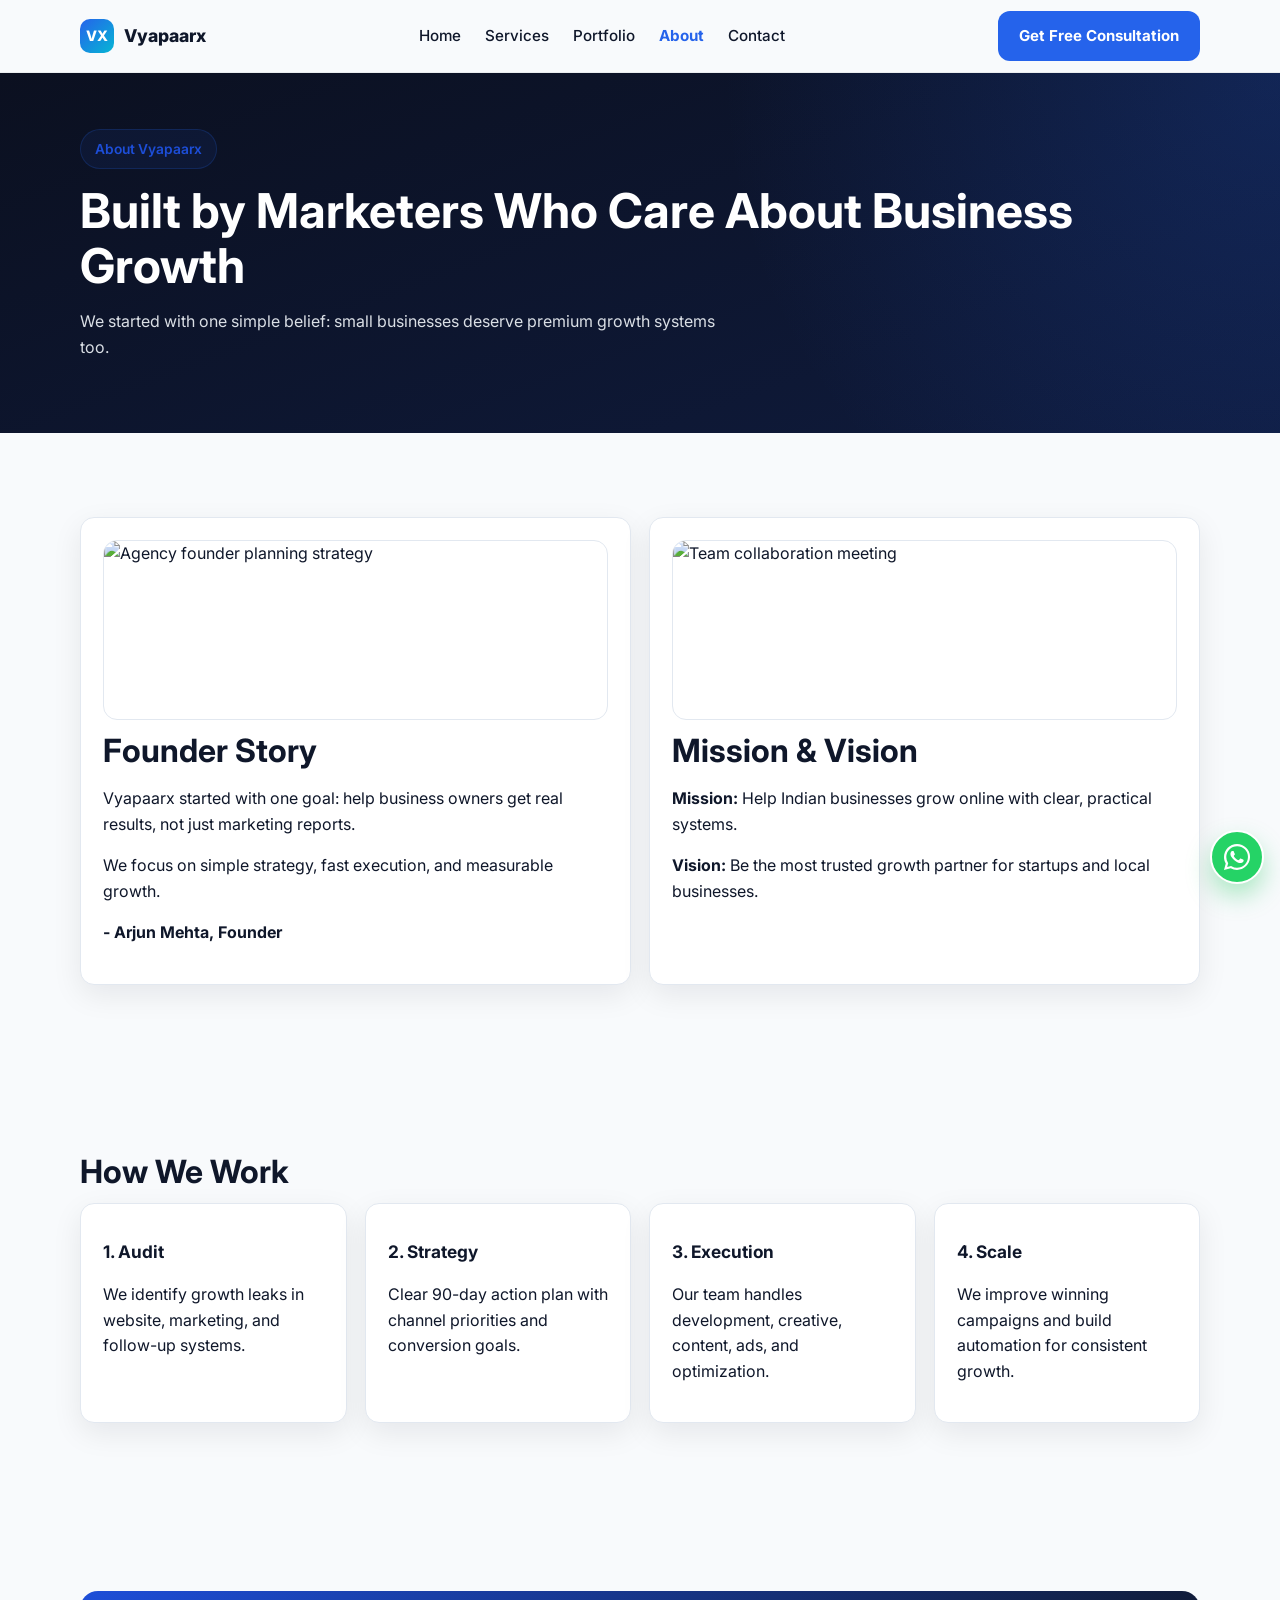
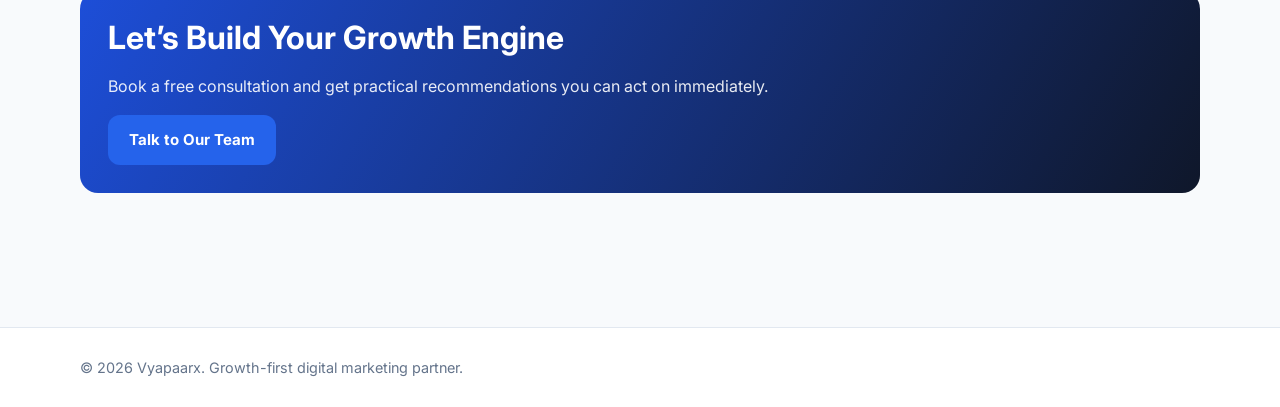
==== about.html @ eac57d22 "Initial Vyapaarx website" ====
<!DOCTYPE html>
<html lang="en">
  <head>
    <meta charset="UTF-8" />
    <meta name="viewport" content="width=device-width, initial-scale=1.0" />
    <title>About Us | Vyapaarx Digital Marketing Agency</title>
    <meta
      name="description"
      content="Learn about Vyapaarx's founder story, mission, and vision to help Indian businesses grow online through websites, marketing, and automation."
    />
    <link rel="preconnect" href="https://fonts.googleapis.com" />
    <link rel="preconnect" href="https://fonts.gstatic.com" crossorigin />
    <link
      href="https://fonts.googleapis.com/css2?family=Inter:wght@400;500;600;700;800&display=swap"
      rel="stylesheet"
    />
    <link rel="stylesheet" href="styles.css" />
  </head>
  <body data-page="about">
    <header class="site-header">
      <div class="container nav">
        <a class="brand" href="index.html" aria-label="Vyapaarx Home">
          <span class="brand-mark">VX</span>
          <span>Vyapaarx</span>
        </a>
        <nav class="nav-links" aria-label="Main Navigation">
          <a href="index.html" data-link="home">Home</a>
          <a href="services.html" data-link="services">Services</a>
          <a href="portfolio.html" data-link="portfolio">Portfolio</a>
          <a href="about.html" data-link="about">About</a>
          <a href="contact.html" data-link="contact">Contact</a>
        </nav>
        <a class="btn btn-primary nav-cta" href="contact.html">Get Free Consultation</a>
        <button class="menu-btn" aria-label="Open menu">☰</button>
      </div>
      <div class="container mobile-menu">
        <a href="index.html" data-link="home">Home</a>
        <a href="services.html" data-link="services">Services</a>
        <a href="portfolio.html" data-link="portfolio">Portfolio</a>
        <a href="about.html" data-link="about">About</a>
        <a href="contact.html" data-link="contact">Contact</a>
      </div>
    </header>

    <main>
      <section class="hero" style="padding:56px 0;">
        <div class="container">
          <span class="badge">About Vyapaarx</span>
          <h1>Built by Marketers Who Care About Business Growth</h1>
          <p>We started with one simple belief: small businesses deserve premium growth systems too.</p>
        </div>
      </section>

      <section class="section">
        <div class="container grid-2">
          <article class="card reveal">
            <img class="card-image" src="https://images.unsplash.com/photo-1552581234-26160f608093?auto=format&fit=crop&w=1000&q=80" alt="Agency founder planning strategy" loading="lazy" />
            <h2 class="section-title">Founder Story</h2>
            <p>
              Vyapaarx started with one goal: help business owners get real results, not just marketing reports.
            </p>
            <p>We focus on simple strategy, fast execution, and measurable growth.</p>
            <p><strong>- Arjun Mehta, Founder</strong></p>
          </article>

          <article class="card reveal">
            <img class="card-image" src="https://images.unsplash.com/photo-1521737604893-d14cc237f11d?auto=format&fit=crop&w=1000&q=80" alt="Team collaboration meeting" loading="lazy" />
            <h2 class="section-title">Mission & Vision</h2>
            <p><strong>Mission:</strong> Help Indian businesses grow online with clear, practical systems.</p>
            <p><strong>Vision:</strong> Be the most trusted growth partner for startups and local businesses.</p>
          </article>
        </div>
      </section>

      <section class="section" style="background:#f8fafc;">
        <div class="container">
          <h2 class="section-title reveal">How We Work</h2>
          <div class="grid-4">
            <article class="card reveal"><h3>1. Audit</h3><p>We identify growth leaks in website, marketing, and follow-up systems.</p></article>
            <article class="card reveal"><h3>2. Strategy</h3><p>Clear 90-day action plan with channel priorities and conversion goals.</p></article>
            <article class="card reveal"><h3>3. Execution</h3><p>Our team handles development, creative, content, ads, and optimization.</p></article>
            <article class="card reveal"><h3>4. Scale</h3><p>We improve winning campaigns and build automation for consistent growth.</p></article>
          </div>
        </div>
      </section>

      <section class="section">
        <div class="container">
          <div class="cta-band reveal">
            <h2 class="section-title" style="margin-top:0; color:#fff;">Let’s Build Your Growth Engine</h2>
            <p>Book a free consultation and get practical recommendations you can act on immediately.</p>
            <a class="btn btn-primary" href="contact.html">Talk to Our Team</a>
          </div>
        </div>
      </section>
    </main>

    <footer class="site-footer">
      <div class="container">© <span id="year"></span> Vyapaarx. Growth-first digital marketing partner.</div>
    </footer>

    <a class="whatsapp-float" href="https://wa.me/919422938680" target="_blank" rel="noopener" aria-label="Chat on WhatsApp">
      <svg viewBox="0 0 16 16" aria-hidden="true" focusable="false">
        <path d="M13.601 2.326A7.854 7.854 0 0 0 8.01 0C3.594 0 0 3.592 0 8.008c0 1.413.37 2.793 1.073 4.01L0 16l4.102-1.076a8.023 8.023 0 0 0 3.908 1.004h.003c4.415 0 8.008-3.593 8.008-8.01a7.95 7.95 0 0 0-2.42-5.592zM8.013 14.58h-.003a6.66 6.66 0 0 1-3.394-.929l-.244-.145-2.435.639.65-2.374-.159-.244a6.65 6.65 0 0 1-1.026-3.52c0-3.674 2.99-6.664 6.666-6.664a6.62 6.62 0 0 1 4.713 1.955 6.61 6.61 0 0 1 1.951 4.712c-.002 3.675-2.993 6.666-6.719 6.666zm3.656-4.983c-.2-.1-1.182-.583-1.366-.649-.183-.067-.316-.1-.45.1-.133.2-.516.649-.632.782-.116.133-.233.15-.433.05-.2-.1-.845-.311-1.61-.991-.594-.53-.995-1.186-1.111-1.386-.117-.2-.012-.308.087-.407.09-.089.2-.233.3-.35.099-.116.133-.2.2-.333.066-.133.033-.25-.017-.35-.05-.1-.45-1.083-.616-1.483-.162-.389-.327-.336-.45-.342l-.383-.007a.734.734 0 0 0-.533.25c-.183.2-.7.683-.7 1.666 0 .983.716 1.933.816 2.066.1.133 1.408 2.15 3.412 3.016.477.206.85.328 1.14.42.48.152.917.131 1.262.08.385-.058 1.182-.483 1.35-.95.166-.466.166-.866.116-.95-.05-.083-.183-.133-.383-.233z"/>
      </svg>
    </a>
    <script src="script.js"></script>
  </body>
</html>
---- styles.css ----
:root {
  --bg: #0b1020;
  --bg-soft: #111831;
  --surface: #ffffff;
  --text: #0f172a;
  --muted: #64748b;
  --primary: #2563eb;
  --primary-2: #1d4ed8;
  --success: #16a34a;
  --border: #e2e8f0;
  --shadow: 0 10px 30px rgba(2, 6, 23, 0.08);
  --radius: 14px;
}

* {
  box-sizing: border-box;
}

html {
  scroll-behavior: smooth;
}

body {
  margin: 0;
  font-family: "Inter", "Poppins", "Segoe UI", Arial, sans-serif;
  color: var(--text);
  background: #f8fafc;
  line-height: 1.6;
}

img {
  max-width: 100%;
  display: block;
}

.hero-image,
.section-image,
.card-image {
  width: 100%;
  border-radius: 14px;
  object-fit: cover;
}

.hero-image {
  min-height: 320px;
  max-height: 430px;
  border: 1px solid rgba(255, 255, 255, 0.16);
}

.section-image {
  min-height: 260px;
  max-height: 360px;
  border: 1px solid var(--border);
}

.card-image {
  height: 180px;
  margin-bottom: 12px;
  border: 1px solid var(--border);
}

a {
  color: inherit;
  text-decoration: none;
}

.container {
  width: min(1120px, 92%);
  margin-inline: auto;
}

.section {
  padding: 64px 0;
}

.section-title {
  font-size: clamp(1.5rem, 2.5vw, 2.2rem);
  line-height: 1.2;
  margin: 0 0 12px;
}

.section-subtitle {
  color: var(--muted);
  margin: 0 0 28px;
  max-width: 680px;
}

.badge {
  display: inline-flex;
  align-items: center;
  gap: 8px;
  border: 1px solid rgba(37, 99, 235, 0.2);
  background: rgba(37, 99, 235, 0.08);
  color: var(--primary-2);
  padding: 8px 14px;
  border-radius: 999px;
  font-size: 0.86rem;
  font-weight: 600;
}

.site-header {
  position: sticky;
  top: 0;
  z-index: 1000;
  backdrop-filter: blur(10px);
  background: rgba(248, 250, 252, 0.92);
  border-bottom: 1px solid rgba(15, 23, 42, 0.06);
}

.nav {
  display: flex;
  align-items: center;
  justify-content: space-between;
  min-height: 72px;
}

.brand {
  display: inline-flex;
  align-items: center;
  gap: 10px;
  font-weight: 800;
  font-size: 1.1rem;
}

.brand-mark {
  width: 34px;
  height: 34px;
  border-radius: 10px;
  background: linear-gradient(135deg, var(--primary), #06b6d4);
  display: grid;
  place-items: center;
  color: #fff;
  font-size: 0.9rem;
  font-weight: 800;
}

.nav-links {
  display: none;
  gap: 24px;
  align-items: center;
}

.nav-links a {
  color: #0f172a;
  font-weight: 500;
  font-size: 0.95rem;
}

.nav-links a.active {
  color: var(--primary);
  font-weight: 700;
}

.nav-cta {
  display: none;
}

.menu-btn {
  border: 1px solid var(--border);
  background: #fff;
  border-radius: 10px;
  width: 42px;
  height: 42px;
  display: grid;
  place-items: center;
  cursor: pointer;
}

.mobile-menu {
  display: none;
  padding: 10px 0 16px;
}

.mobile-menu.open {
  display: grid;
  gap: 8px;
}

.mobile-menu a {
  padding: 12px 8px;
  border-bottom: 1px solid #e2e8f0;
  font-weight: 500;
}

.btn {
  display: inline-flex;
  align-items: center;
  justify-content: center;
  gap: 8px;
  padding: 12px 20px;
  border-radius: 12px;
  border: 1px solid transparent;
  font-weight: 700;
  font-size: 0.94rem;
  cursor: pointer;
  transition: all 0.25s ease;
}

.btn-primary {
  background: var(--primary);
  color: #fff;
}

.btn-primary:hover {
  background: var(--primary-2);
  transform: translateY(-1px);
}

.btn-outline {
  border-color: #cbd5e1;
  color: #0f172a;
  background: #fff;
}

.btn-outline:hover {
  border-color: var(--primary);
  color: var(--primary);
}

.hero {
  position: relative;
  overflow: hidden;
  background: radial-gradient(circle at top right, rgba(37, 99, 235, 0.2), transparent 42%),
    linear-gradient(160deg, #0b1020, #0f1b3d);
  color: #fff;
  padding: 70px 0 56px;
}

.hero-grid {
  display: grid;
  gap: 28px;
}

.hero h1 {
  margin: 14px 0 10px;
  font-size: clamp(1.9rem, 4vw, 3rem);
  line-height: 1.15;
}

.hero p {
  color: rgba(241, 245, 249, 0.9);
  max-width: 650px;
}

.hero-actions {
  display: flex;
  flex-wrap: wrap;
  gap: 12px;
  margin-top: 20px;
}

.hero-card {
  background: rgba(255, 255, 255, 0.06);
  border: 1px solid rgba(255, 255, 255, 0.12);
  border-radius: var(--radius);
  padding: 20px;
}

.stats {
  display: grid;
  grid-template-columns: repeat(2, minmax(0, 1fr));
  gap: 12px;
  margin-top: 18px;
}

.stat {
  background: rgba(255, 255, 255, 0.08);
  border: 1px solid rgba(255, 255, 255, 0.16);
  border-radius: 12px;
  padding: 14px;
}

.stat strong {
  font-size: 1.35rem;
  display: block;
}

.grid-3,
.grid-2,
.grid-4 {
  display: grid;
  gap: 18px;
}

.card {
  background: var(--surface);
  border: 1px solid var(--border);
  border-radius: var(--radius);
  padding: 22px;
  box-shadow: var(--shadow);
}

.card h3 {
  margin: 12px 0 8px;
  font-size: 1.08rem;
}

.mini {
  color: var(--muted);
  font-size: 0.92rem;
}

.icon {
  width: 44px;
  height: 44px;
  border-radius: 12px;
  display: grid;
  place-items: center;
  background: rgba(37, 99, 235, 0.1);
  color: var(--primary);
}

.list {
  list-style: none;
  padding: 0;
  margin: 0;
  display: grid;
  gap: 12px;
}

.list li {
  background: #fff;
  border: 1px solid var(--border);
  border-radius: 12px;
  padding: 14px 14px 14px 40px;
  position: relative;
}

.list li::before {
  content: "✓";
  position: absolute;
  left: 14px;
  color: var(--success);
  font-weight: 700;
}

.case-card .tag {
  display: inline-block;
  font-size: 0.75rem;
  font-weight: 700;
  color: var(--primary-2);
  background: rgba(37, 99, 235, 0.1);
  border-radius: 999px;
  padding: 6px 10px;
  margin-bottom: 10px;
}

.kpi {
  display: flex;
  gap: 10px;
  flex-wrap: wrap;
  margin-top: 12px;
}

.kpi span {
  background: #eff6ff;
  color: #1e40af;
  border: 1px solid #bfdbfe;
  border-radius: 999px;
  font-size: 0.8rem;
  font-weight: 700;
  padding: 6px 10px;
}

.testimonial {
  position: relative;
}

.testimonial p {
  margin: 0;
}

.testimonial footer {
  margin-top: 14px;
  color: var(--muted);
  font-size: 0.9rem;
}

.cta-band {
  background: linear-gradient(120deg, #1d4ed8, #0f172a);
  color: #fff;
  border-radius: 18px;
  padding: 28px;
}

.cta-band p {
  color: rgba(255, 255, 255, 0.9);
}

.faq-item {
  border: 1px solid var(--border);
  border-radius: 12px;
  background: #fff;
  overflow: hidden;
}

.faq-q {
  width: 100%;
  text-align: left;
  background: #fff;
  border: 0;
  padding: 16px;
  font-size: 0.95rem;
  font-weight: 700;
  cursor: pointer;
}

.faq-a {
  padding: 0 16px 16px;
  color: var(--muted);
  display: none;
}

.faq-item.open .faq-a {
  display: block;
}

.blog-card small {
  color: var(--muted);
}

form {
  display: grid;
  gap: 12px;
}

input,
select,
textarea {
  width: 100%;
  border: 1px solid #cbd5e1;
  background: #fff;
  border-radius: 10px;
  padding: 12px;
  font: inherit;
}

textarea {
  min-height: 130px;
  resize: vertical;
}

.contact-grid {
  display: grid;
  gap: 18px;
}

.info-box {
  padding: 18px;
  border: 1px solid var(--border);
  border-radius: 12px;
  background: #fff;
}

footer.site-footer {
  margin-top: 50px;
  padding: 28px 0;
  border-top: 1px solid #e2e8f0;
  background: #fff;
  color: var(--muted);
  font-size: 0.9rem;
}

.footer-grid {
  display: grid;
  gap: 12px;
}

.whatsapp-float {
  position: fixed;
  right: 16px;
  bottom: 16px;
  width: 54px;
  height: 54px;
  border-radius: 50%;
  display: grid;
  place-items: center;
  background: #25d366;
  color: #fff;
  border: 2px solid #fff;
  box-shadow: 0 12px 25px rgba(34, 197, 94, 0.35);
  z-index: 1001;
}

.whatsapp-float svg {
  width: 26px;
  height: 26px;
  fill: currentColor;
}

.whatsapp-float:hover {
  transform: translateY(-2px);
  background: #20bd5a;
}

@media (max-width: 759px) {
  .section {
    padding: 44px 0;
  }

  .container {
    width: min(1120px, 94%);
  }

  .nav {
    min-height: 64px;
  }

  .hero {
    padding: 48px 0 40px;
  }

  .hero h1 {
    font-size: clamp(1.7rem, 7vw, 2.2rem);
  }

  .hero p {
    font-size: 0.95rem;
  }

  .hero-actions {
    gap: 10px;
  }

  .hero-actions .btn {
    width: 100%;
  }

  .hero-image {
    min-height: 220px;
    max-height: 290px;
  }

  .section-image {
    min-height: 200px;
    max-height: 260px;
  }

  .card-image {
    height: 160px;
  }

  .stats {
    grid-template-columns: repeat(2, minmax(0, 1fr));
  }

  .stat {
    padding: 12px;
  }

  .stat strong {
    font-size: 1.15rem;
  }

  .card {
    padding: 18px;
  }

  input,
  select,
  textarea {
    font-size: 16px;
  }

  .whatsapp-float {
    width: 50px;
    height: 50px;
    right: 12px;
    bottom: 12px;
  }
}

@media (max-width: 420px) {
  .brand {
    font-size: 1rem;
  }

  .brand-mark {
    width: 30px;
    height: 30px;
    border-radius: 9px;
  }

  .stats {
    grid-template-columns: 1fr;
  }

  .cta-band {
    padding: 20px;
    border-radius: 14px;
  }
}

.reveal {
  opacity: 0;
  transform: translateY(16px);
  transition: all 0.6s ease;
}

.reveal.show {
  opacity: 1;
  transform: translateY(0);
}

@media (min-width: 760px) {
  .nav-links {
    display: flex;
  }

  .nav-cta {
    display: inline-flex;
  }

  .menu-btn,
  .mobile-menu {
    display: none !important;
  }

  .hero-grid {
    grid-template-columns: 1.25fr 0.9fr;
    align-items: center;
  }

  .grid-2 {
    grid-template-columns: repeat(2, minmax(0, 1fr));
  }

  .grid-3 {
    grid-template-columns: repeat(3, minmax(0, 1fr));
  }

  .grid-4 {
    grid-template-columns: repeat(4, minmax(0, 1fr));
  }

  .contact-grid {
    grid-template-columns: 1.2fr 0.8fr;
  }

  .footer-grid {
    grid-template-columns: 1.2fr 1fr 1fr;
  }
}

@media (min-width: 980px) {
  .section {
    padding: 84px 0;
  }
}
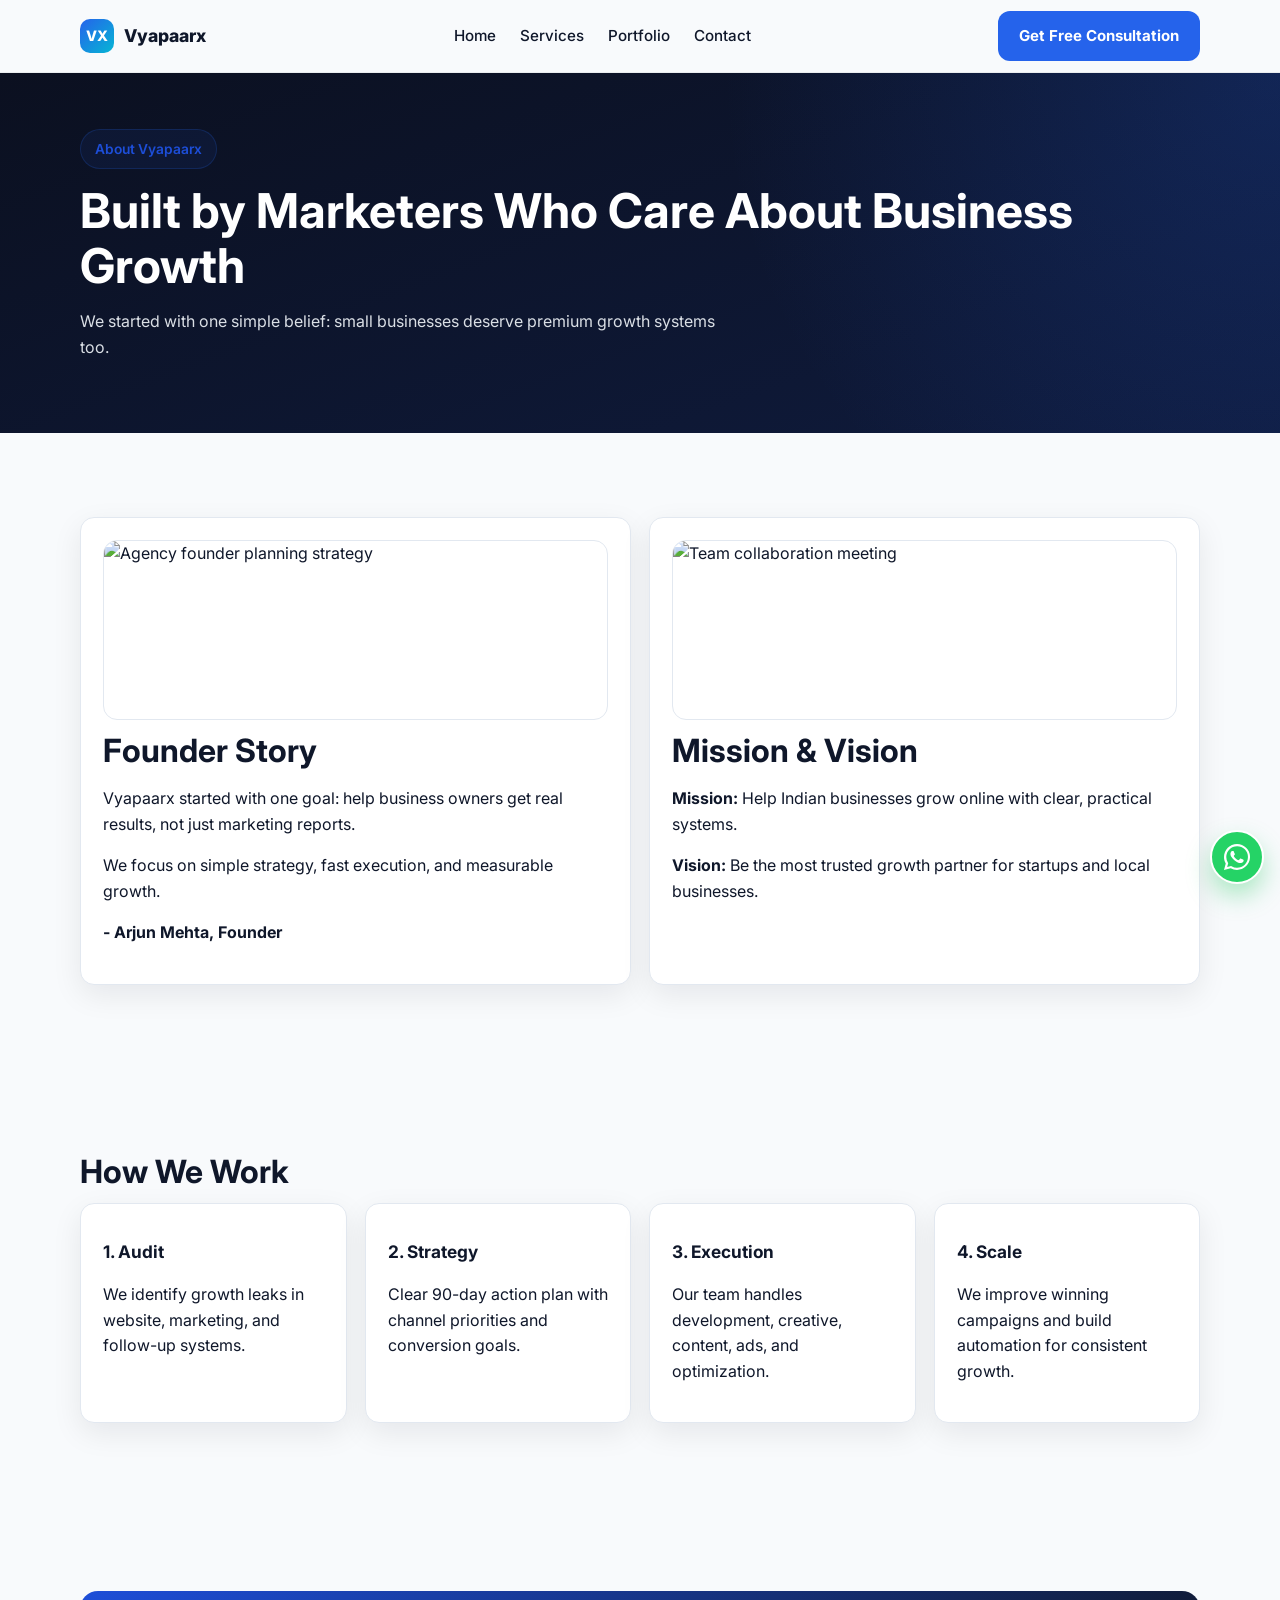
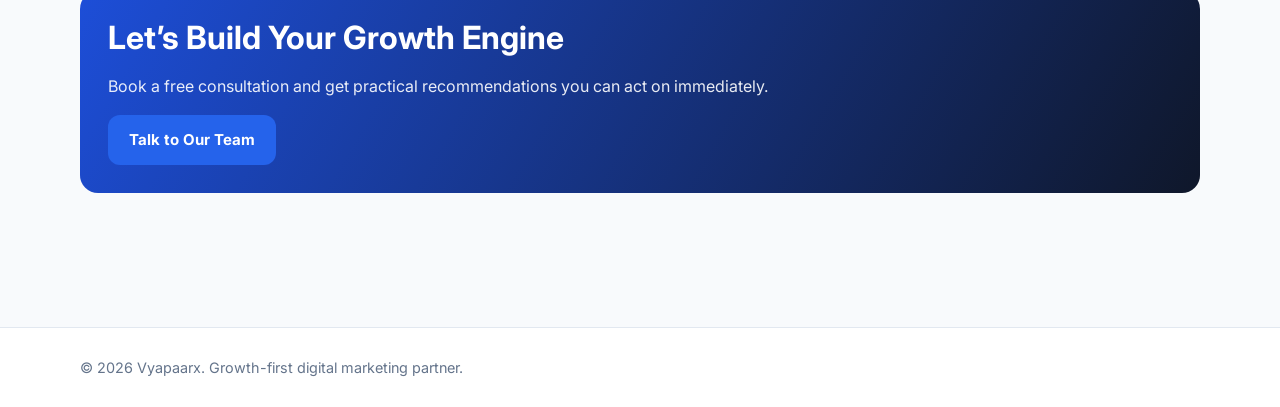
==== commit ffec7509: "Remove About from website navigation" ====
--- a/about.html
+++ b/about.html
@@ -27,7 +27,6 @@
           <a href="index.html" data-link="home">Home</a>
           <a href="services.html" data-link="services">Services</a>
           <a href="portfolio.html" data-link="portfolio">Portfolio</a>
-          <a href="about.html" data-link="about">About</a>
           <a href="contact.html" data-link="contact">Contact</a>
         </nav>
         <a class="btn btn-primary nav-cta" href="contact.html">Get Free Consultation</a>
@@ -37,7 +36,6 @@
         <a href="index.html" data-link="home">Home</a>
         <a href="services.html" data-link="services">Services</a>
         <a href="portfolio.html" data-link="portfolio">Portfolio</a>
-        <a href="about.html" data-link="about">About</a>
         <a href="contact.html" data-link="contact">Contact</a>
       </div>
     </header>
--- a/styles.css
+++ b/styles.css
@@ -152,7 +152,7 @@
 }
 
 .nav-cta {
-  display: none;
+  display: none !important;
 }
 
 .menu-btn {
@@ -608,7 +608,7 @@
   }
 
   .nav-cta {
-    display: inline-flex;
+    display: inline-flex !important;
   }
 
   .menu-btn,
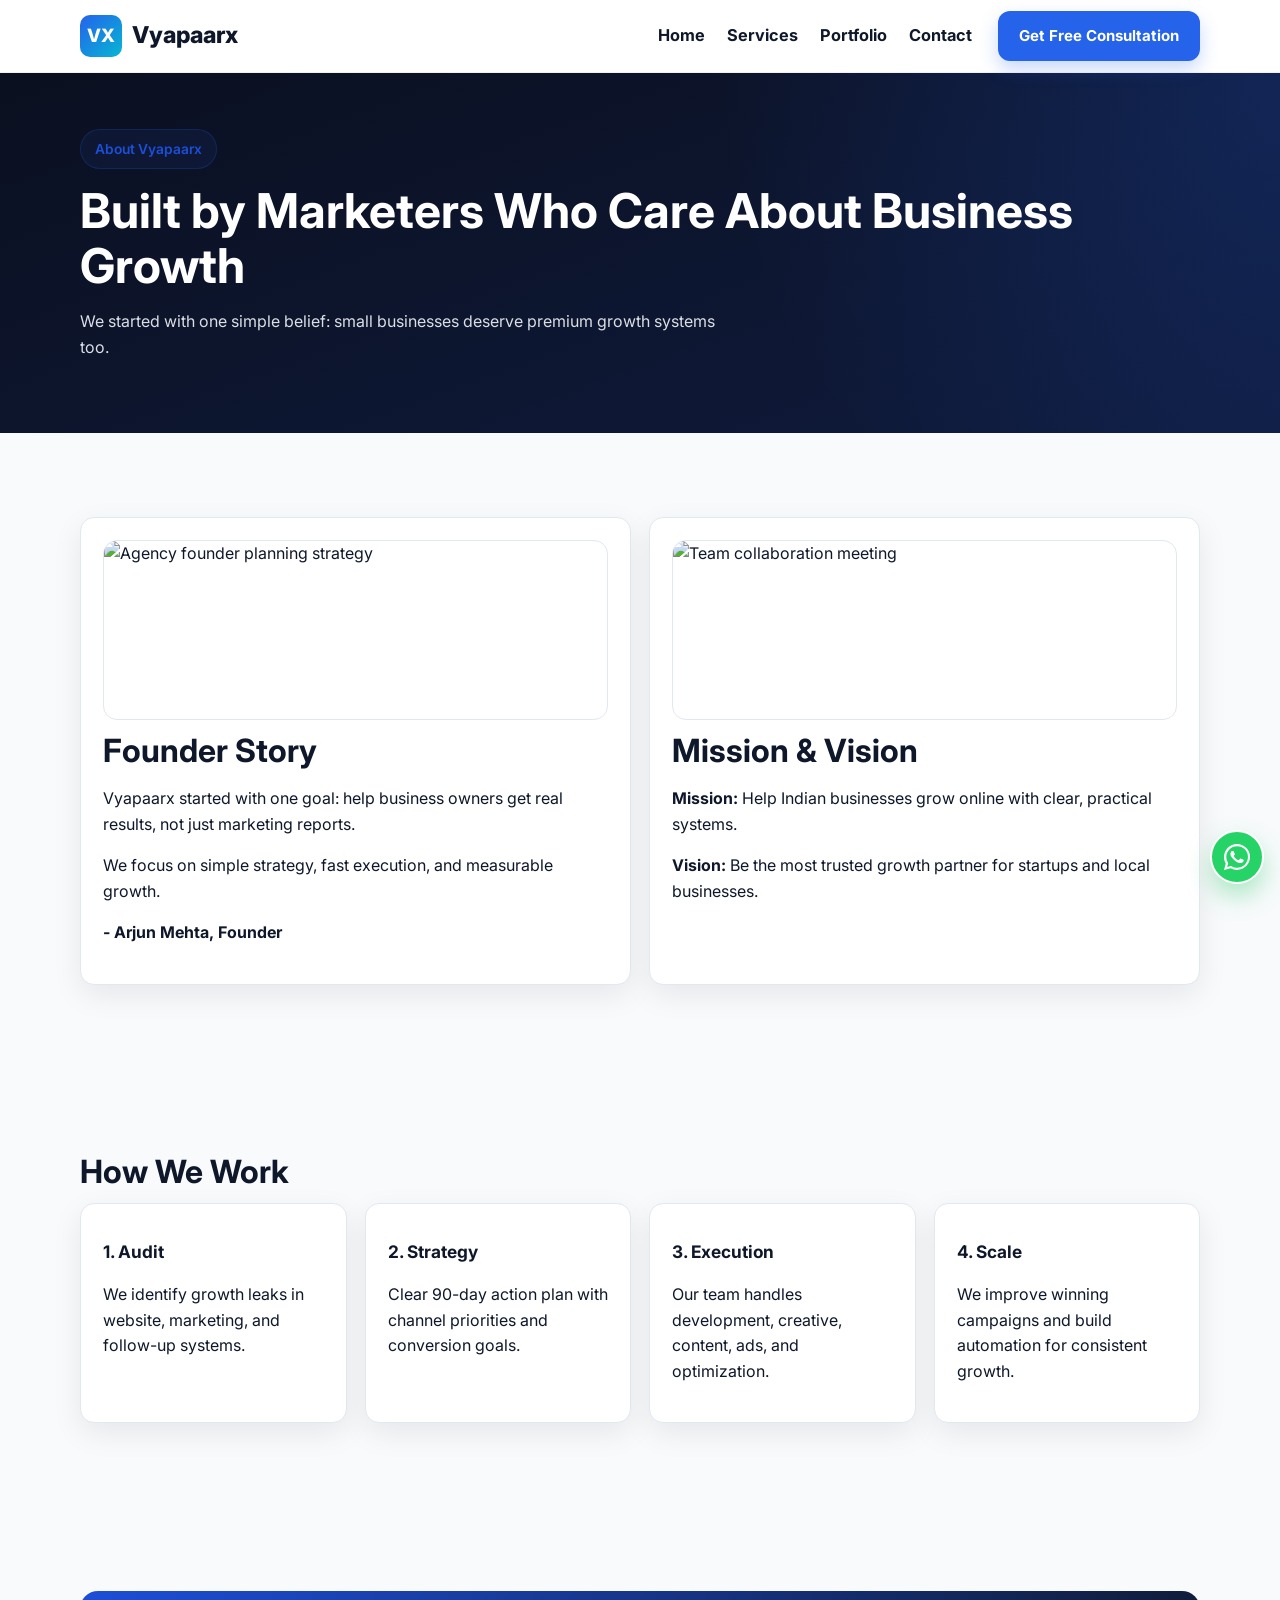
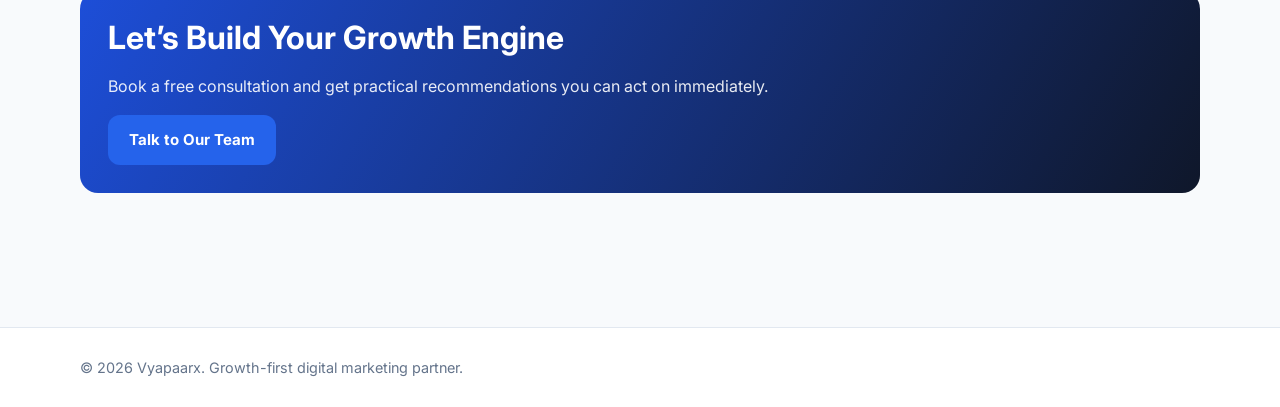
==== commit 5960d33f: "Fix mobile WhatsApp form redirect and refresh script cache" ====
--- a/about.html
+++ b/about.html
@@ -102,6 +102,6 @@
         <path d="M13.601 2.326A7.854 7.854 0 0 0 8.01 0C3.594 0 0 3.592 0 8.008c0 1.413.37 2.793 1.073 4.01L0 16l4.102-1.076a8.023 8.023 0 0 0 3.908 1.004h.003c4.415 0 8.008-3.593 8.008-8.01a7.95 7.95 0 0 0-2.42-5.592zM8.013 14.58h-.003a6.66 6.66 0 0 1-3.394-.929l-.244-.145-2.435.639.65-2.374-.159-.244a6.65 6.65 0 0 1-1.026-3.52c0-3.674 2.99-6.664 6.666-6.664a6.62 6.62 0 0 1 4.713 1.955 6.61 6.61 0 0 1 1.951 4.712c-.002 3.675-2.993 6.666-6.719 6.666zm3.656-4.983c-.2-.1-1.182-.583-1.366-.649-.183-.067-.316-.1-.45.1-.133.2-.516.649-.632.782-.116.133-.233.15-.433.05-.2-.1-.845-.311-1.61-.991-.594-.53-.995-1.186-1.111-1.386-.117-.2-.012-.308.087-.407.09-.089.2-.233.3-.35.099-.116.133-.2.2-.333.066-.133.033-.25-.017-.35-.05-.1-.45-1.083-.616-1.483-.162-.389-.327-.336-.45-.342l-.383-.007a.734.734 0 0 0-.533.25c-.183.2-.7.683-.7 1.666 0 .983.716 1.933.816 2.066.1.133 1.408 2.15 3.412 3.016.477.206.85.328 1.14.42.48.152.917.131 1.262.08.385-.058 1.182-.483 1.35-.95.166-.466.166-.866.116-.95-.05-.083-.183-.133-.383-.233z"/>
       </svg>
     </a>
-    <script src="script.js"></script>
+    <script src="script.js?v=20260419b"></script>
   </body>
 </html>
--- a/styles.css
+++ b/styles.css
@@ -103,14 +103,21 @@
   top: 0;
   z-index: 1000;
   backdrop-filter: blur(10px);
-  background: rgba(248, 250, 252, 0.92);
+  background: rgba(255, 255, 255, 0.9);
   border-bottom: 1px solid rgba(15, 23, 42, 0.06);
+  transition: all 0.25s ease;
+}
+
+.site-header.scrolled {
+  background: rgba(255, 255, 255, 0.97);
+  box-shadow: 0 10px 24px rgba(15, 23, 42, 0.08);
 }
 
 .nav {
   display: flex;
   align-items: center;
-  justify-content: space-between;
+  justify-content: flex-start;
+  gap: 14px;
   min-height: 72px;
 }
 
@@ -119,40 +126,56 @@
   align-items: center;
   gap: 10px;
   font-weight: 800;
-  font-size: 1.1rem;
+  font-size: 1.45rem;
 }
 
 .brand-mark {
-  width: 34px;
-  height: 34px;
+  width: 42px;
+  height: 42px;
   border-radius: 10px;
   background: linear-gradient(135deg, var(--primary), #06b6d4);
   display: grid;
   place-items: center;
   color: #fff;
-  font-size: 0.9rem;
+  font-size: 1.15rem;
   font-weight: 800;
 }
 
 .nav-links {
   display: none;
-  gap: 24px;
+  gap: 18px;
   align-items: center;
+  margin-left: auto;
 }
 
 .nav-links a {
   color: #0f172a;
-  font-weight: 500;
-  font-size: 0.95rem;
+  font-weight: 700;
+  font-size: 1.02rem;
+  padding: 6px 2px;
+  border-radius: 0;
+  border-bottom: 2px solid transparent;
+  transition: all 0.2s ease;
+}
+
+.nav-links a:hover {
+  color: var(--primary);
+  border-bottom-color: #93c5fd;
 }
 
 .nav-links a.active {
   color: var(--primary);
-  font-weight: 700;
+  border-bottom-color: var(--primary);
 }
 
 .nav-cta {
   display: none !important;
+  padding: 6px 10px;
+  border-radius: 9px;
+  font-size: 0.74rem;
+  margin-left: 10px;
+  white-space: nowrap;
+  box-shadow: 0 8px 18px rgba(37, 99, 235, 0.25);
 }
 
 .menu-btn {
@@ -164,22 +187,43 @@
   display: grid;
   place-items: center;
   cursor: pointer;
+  transition: all 0.2s ease;
+  margin-left: auto;
+}
+
+.menu-btn:hover {
+  border-color: #93c5fd;
+  color: var(--primary);
 }
 
 .mobile-menu {
-  display: none;
-  padding: 10px 0 16px;
+  display: block;
+  max-height: 0;
+  overflow: hidden;
+  opacity: 0;
+  padding: 0;
+  margin-bottom: 0;
+  transition: all 0.25s ease;
 }
 
 .mobile-menu.open {
+  opacity: 1;
+  max-height: 340px;
+  margin: 8px 0 12px;
+  padding: 8px 12px;
   display: grid;
   gap: 8px;
+  background: #fff;
+  border: 1px solid #e2e8f0;
+  border-radius: 14px;
+  box-shadow: 0 12px 28px rgba(15, 23, 42, 0.12);
 }
 
 .mobile-menu a {
-  padding: 12px 8px;
-  border-bottom: 1px solid #e2e8f0;
-  font-weight: 500;
+  padding: 10px 10px;
+  border-bottom: 1px solid #f1f5f9;
+  border-radius: 8px;
+  font-weight: 600;
 }
 
 .btn {
@@ -572,13 +616,14 @@
 
 @media (max-width: 420px) {
   .brand {
-    font-size: 1rem;
+    font-size: 1.2rem;
   }
 
   .brand-mark {
-    width: 30px;
-    height: 30px;
+    width: 34px;
+    height: 34px;
     border-radius: 9px;
+    font-size: 0.95rem;
   }
 
   .stats {
